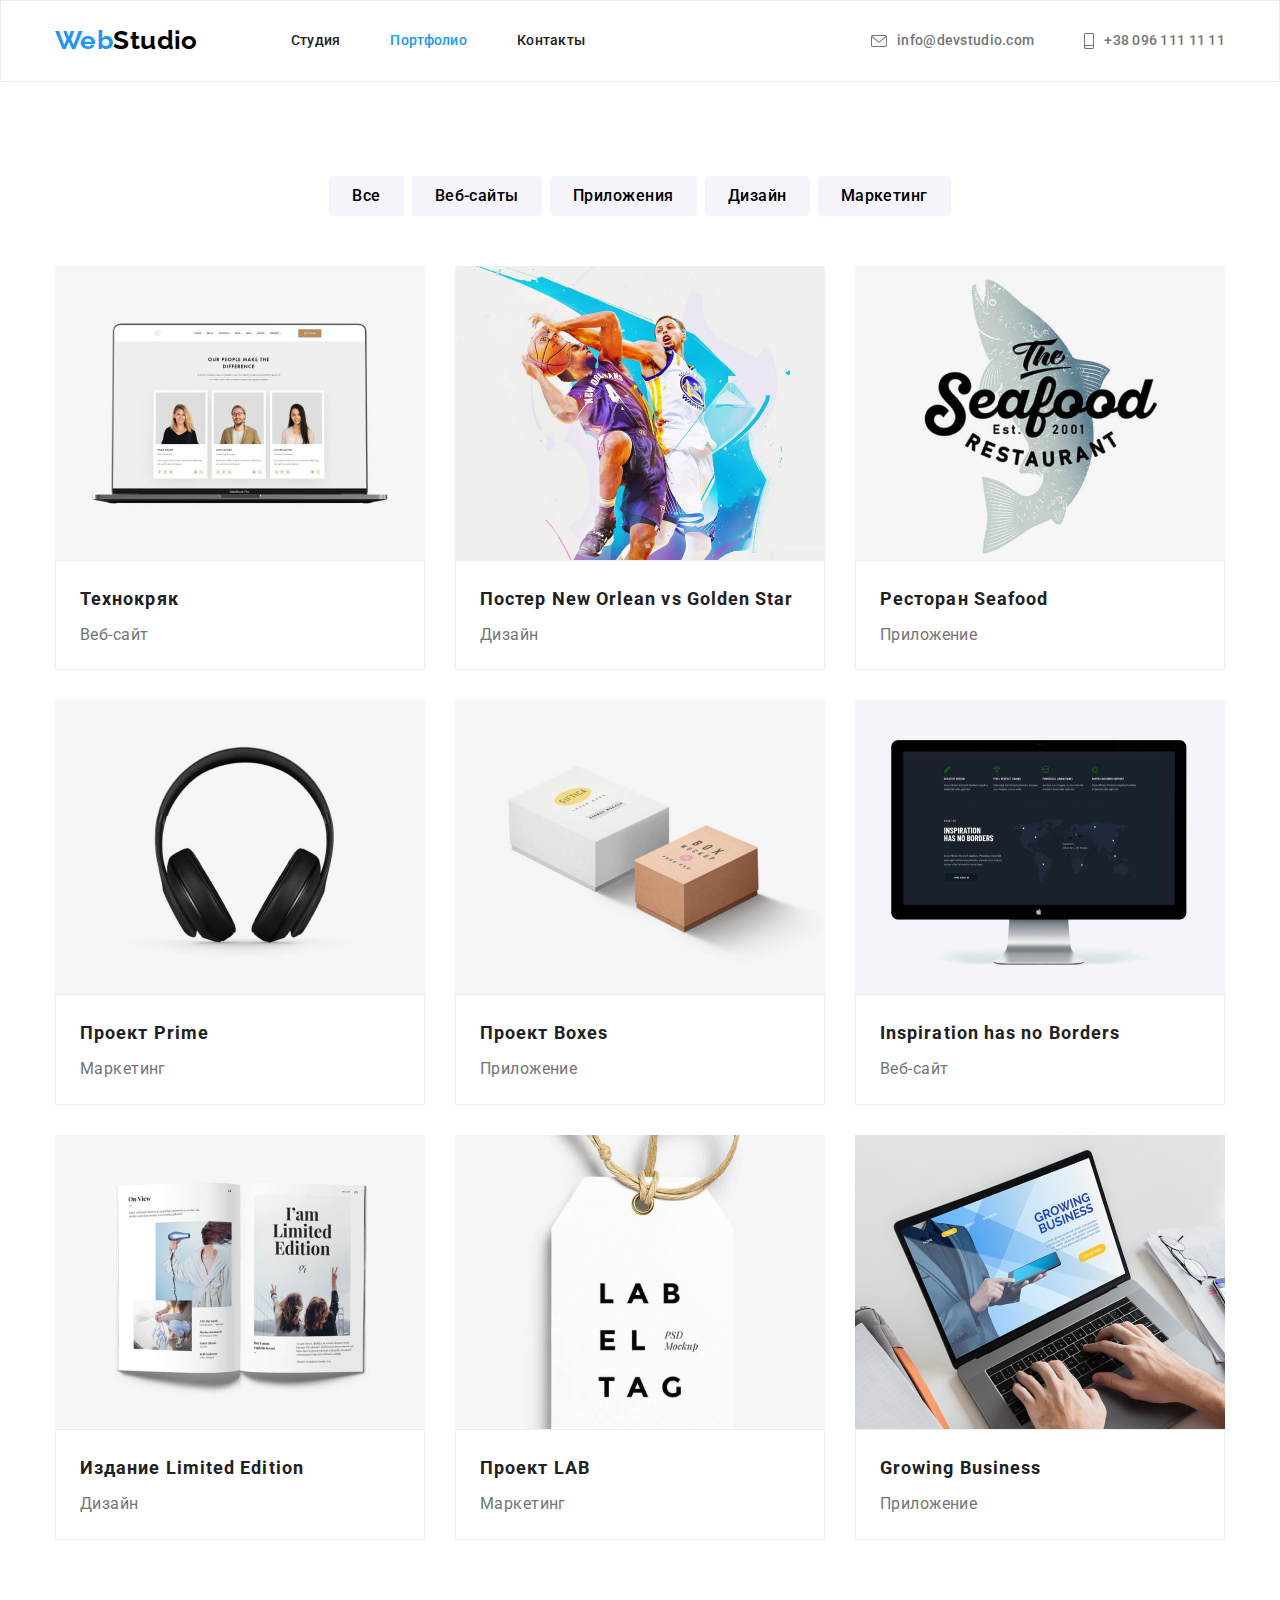
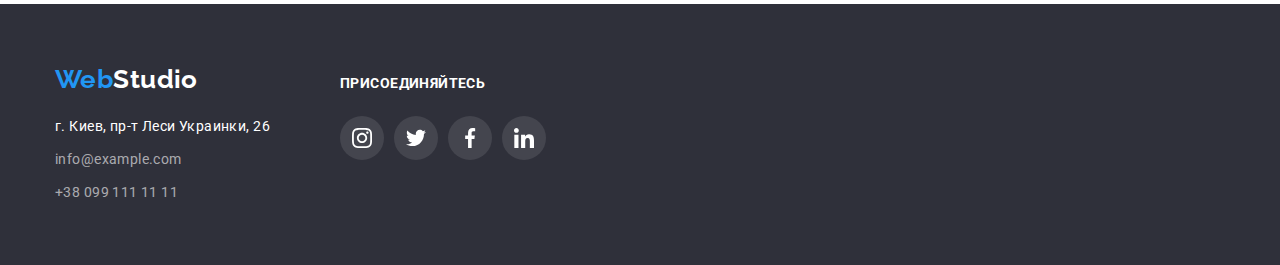
==== portfolio.html @ c538192f "файлы" ====
<!DOCTYPE html>
<html lang="en">

<head>
  <meta charset="UTF-8" />
  <meta name="viewport" content="width=device-width, initial-scale=1.0" />
  <title>Document</title>
  <link href="https://fonts.googleapis.com/css2?family=Raleway:wght@700&family=Roboto:wght@400;500;700;900&display=swap" rel="stylesheet">
  <link rel="stylesheet" href="https://cdnjs.cloudflare.com/ajax/libs/modern-normalize/1.1.0/modern-normalize.min.css">
  <link rel="stylesheet" href="css/styles.css">
</head>

<body>
  <!-- Шапка сайта -->
  <header class="page-header">
    <div class="container">
    <nav class=" main-nav">
      <a href="./index.html" class=" logo "> <span class="color-logo">Web</span>Studio</a>
      <ul class="site-nav list">
        <li class="item"><a href="./index.html" class="link" >Студия</a></li>
        <li class="item"><a href="./portfolio.html" class="link current" >Портфолио</a></li>
        <li class="item"><a href="" class="link" >Контакты</a></li>
      </ul>

      <ul class="site-nav-contact list">
        <li class="item-nav">
          <a href="mailto:info@devstudio.com" class="site-nav-item">
            <svg class="icon-envel">
              <use href="./images/symbol-defs.svg#envelope"></use>
            </svg>info@devstudio.com
          </a>
        </li>
      
      
        <li class="item-nav">
          <a href="tel:+380961111111" class="site-nav-item">
            <svg class="icon-phone">
              <use href="./images/symbol-defs.svg#smartphone"></use>
            </svg>+38 096 111 11 11
          </a>
        </li>
      </ul>
  </div>
  </header>


  <!-- Виды услуг -->
  <section class="section-portfolio">
    <div class="container">
      <h1>
     <ul class="button-type">
        <li class="item"><button type="button" class="button-portfolio"> Все</button> </li> 
        <li class="item"><button type="button" class="button-portfolio"> Веб-сайты</button></li>  
        <li class="item"><button type="button" class="button-portfolio"> Приложения </button></li>  
        <li class="item"><button type="button" class="button-portfolio"> Дизайн </button> </li> 
        <li class="item"><button type="button" class="button-portfolio"> Маркетинг </button></li> 
     </ul>
    </h1>

  <!-- Изображение примеров -->
     <ul class="photo-portfolio-flex">
        <li class="photo-portfolio"> 
          <a href="" class="photo-decoration">
            <img src="./images/project1.jpg" alt="Технокряк" width="370">
              <div class="content-size">
            <h2 class="content-header">Технокряк</h2>
            <p class="second-content-header">Веб-сайт</p>
            </div>
          </a>
        </li>

        <li class="photo-portfolio"> 
          <a href="" class="photo-decoration"><img src="./images/project2.jpg" alt="Постер New Orlean vs Golden Star" width="370">
            <div class="content-size">
          <h2 class="content-header">Постер New Orlean vs Golden Star</h2>
          <p class="second-content-header">Дизайн</p>
          </div>
        </a>
        </li>

        <li class="photo-portfolio"> 
          <a href="" class="photo-decoration"><img src="./images/project3.jpg" alt="Ресторан Seafood" width="370">
            <div class="content-size">
          <h2 class="content-header">Ресторан Seafood</h2>
          <p class="second-content-header">Приложение</p>
          </div>
        </li>

        <li class="photo-portfolio"> 
          <a href="" class="photo-decoration"><img src="./images/project4.jpg" alt="Проект Prime" width="370">
            <div class="content-size">
          <h2 class="content-header">Проект Prime</h2>
          <p class="second-content-header">Маркетинг</p>
          </div>
        </a>
        </li>
        
        <li class="photo-portfolio"> 
          <a href="" class="photo-decoration"><img src="./images/project5.jpg" alt="Проект Boxes" width="370">
            <div class="content-size">
          <h2 class="content-header">Проект Boxes</h2>
          <p class="second-content-header">Приложение</p>
          </div>
        </a>
        </li>

        <li class="photo-portfolio" > 
          <a href="" class="photo-decoration"> <img src="./images/project6.jpg" alt="Inspiration has no Borders" width="370">
            <div class="content-size">
          <h2 class="content-header">Inspiration has no Borders</h2>
          <p class="second-content-header">Веб-сайт</p>
            </div>
        </a>
        </li>

        <li class="photo-portfolio"> 
          <a href="" class="photo-decoration"><img src="./images/project7.jpg" alt="Издание Limited Edition" width="370">
            <div class="content-size">
          <h2 class="content-header">Издание Limited Edition</h2>
          <p class="second-content-header">Дизайн</p>
          </div>
        </a>
        </li>

        <li class="photo-portfolio">
           <a href="" class="photo-decoration"><img src="./images/project8.jpg" alt="Проект LAB" width="370">
            <div class="content-size">
          <h2 class="content-header">Проект LAB</h2>
          <p class="second-content-header">Маркетинг</p>
          </div>
        </a>
        </li>

        <li class="photo-portfolio"> 
          <a href="" class="photo-decoration"><img src="./images/project9.jpg" alt="Growing Business" width="370">
            <div class="content-size">
          <h2 class="content-header">Growing Business</h2>
          <p class="second-content-header">Приложение</p>
          </div>
        </a>
        </li>
         </ul>
    
     </div>                                                   
      
      
  </section>



  <!-- Футер -->
  
  <footer class="footer-section">
    <div class="container footer-container">
      <h3></h3>
      <div class="footer-items">
        <a href="./index.html" class="logo-footer"> <span class="color-logo">Web</span><span
            class="color-logo-footer">Studio</span> </a>
        <address class="address-section">г. Киев, пр-т Леси Украинки, 26</address>
        <ul class="contact-flex">
          <li class="contact-item">
            <a href="mailto:info@example.com" class="contact-footer">info@example.com</a>
          </li>
          <li class="contact-item">
            <a href="tel:+380991111111" class="contact-footer">+38 099 111 11 11</a>
          </li>
        </ul>
      </div>
  
      <div class="footer-networks">
        <h3 class="footer-title">присоединяйтесь</h3>
        <ul class="footer-list list">
          <li class="footer-item">
            <a href="" class="join-social-link">
              <svg class="join-social-link-icon">
                <use href="./images/symbol-defs.svg#instagram">
                </use>
              </svg>
            </a>
          </li>
          <li class="footer-item">
            <a href="" class="join-social-link">
              <svg class="join-social-link-icon">
                <use href="./images/symbol-defs.svg#twitter">
                </use>
              </svg>
            </a>
          </li>
          <li class="footer-item">
            <a href="" class="join-social-link">
              <svg class="join-social-link-icon">
                <use href="./images/symbol-defs.svg#facebook">
                </use>
              </svg>
            </a>
          </li>
          <li class="footer-item">
            <a href="" class="join-social-link">
              <svg class="join-social-link-icon">
                <use href="./images/symbol-defs.svg#linkedin">
                </use>
              </svg>
            </a>
          </li>
        </ul>
      </div>
  
  
    </div>
  
  </footer>
      
</body>
---- css/styles.css ----
*,
*::before,
*::after {
  box-sizing: border-box;
}

:root{
--primary-text-color:#212121;
--title-text-color: #757575 ;
--accent-color: #2196F3;
--background-color-1: #2F303A;
--background-color-2: #FFFFFF;
--icon-social-color: #AFB1B8;
--join-social-color: rgba(255, 255, 255, 0.1);
}

body{
    background-color:var(--background-color-2);
    color: var(--primary-text-color) ;
    font-family: Roboto , sans-serif;
    font-size: 14px;
    line-height: 1.71;
    letter-spacing: 0.03em;
}

.list{
    list-style: none;
    padding: 0;
    margin: 0;
}
img{
    max-width: 100%;
    display: block;
    height: auto;
}
.page-header{
    background-color: #FFFFFF;
    border: 1px solid #ECECEC;
}
p, h1, h2, h3, h4, h5, h6 {
    margin: 0;
}
svg:not(:root){
    overflow: hidden;
}
    


/* main nav  */
.main-nav{
    display: flex;
    align-items: center;
}

.container{
    padding: 0 15px;
    width: 1200px;
    margin-left: auto;
    margin-right: auto;
}


/* logo section */
.logo{
padding-top: 24px;
padding-bottom: 25px;
font-family: Raleway,sans-serif;
font-weight: 700; 
font-size: 26px;
line-height: 1.19;
text-decoration: none;
color: #000;

}
.color-logo{
    color: var(--accent-color);
}
.color-logo-2{
    color: #000;
}
.color-logo-footer{
    color: #FFFFFF;
}



/* site-nav section */
.site-nav{
    display: flex;
    margin-left: 93px;
}

.site-nav .link{
    display: block;
    padding-top: 32px;
    padding-bottom: 32px;
    

    color:var(--primary-text-color);
    font-weight: 500; 
    font-size: 14px;
    line-height: 1.14;
    text-decoration: none;
    letter-spacing: 0.02em;

}

.site-nav-contact, .site-nav-item{
    display: flex;
    margin-left: auto;
    color: #757575;
    font-size:14px;
    font-weight: 500;
    line-height: 1.14;
    text-decoration: none;
    letter-spacing: 0.02em;
    align-items: center;
}

.icon-phone{
    width: 10px;
    height: 16px;
    fill: #757575;
    margin-right: 10px;
}
.site-nav-item:hover,
.site-nav-item:focus{
    color: var(--accent-color);
}
.site-nav-item:hover .icon-phone,
.site-nav-item:focus .icon-phone{
    fill: var(--accent-color);
}

.icon-envel{
    width: 16px; 
    height: 12px;
    fill: #757575;
    margin-right: 10px;
}

.site-nav-item:hover .icon-envel,
.site-nav-item:focus .icon-envel{
    fill: var(--accent-color);
}

.site-nav .item +.item{
    margin-left: 50px;
}


.site-nav-contact .item-nav + .item-nav{
    margin-left: 50px;
}

.site-nav .link:hover, 
.site-nav .link:focus,
.site-nav-contact:hover,
.site-nav-contact:focus{
   color: var(--accent-color); 
   font-style: 500;
   font-size: 14px;
   line-height: 1.14;
}

 .link.current {
    color: var(--accent-color);
}


/* Hero section */
.hero{ 
    
    background-color:var(--background-color-1);        
    text-align:Center; 

    padding-top: 200px;
    padding-bottom: 200px;
    margin-left: auto;
    margin-right: auto;
    max-width: 1600px;
    height: 600px;

    background-image: linear-gradient(to right, rgba(47, 48, 58, 0.4), rgba(47, 48, 58, 0.4)), 
    url(../images/background-hero.jpg);
    background-repeat: no-repeat;
    background-size: cover;
    background-position: center;
 
}

.hero-text{
    margin-top: 0px;
    margin-bottom: 30px; 

    color:#FFFFFF;
    font-weight: 900;
    font-size: 44px;
    line-height: 1.36;   
    letter-spacing: 0.06em;
  

}
/* button section */
.button{
    border-radius: 4px;
    padding: 10px 32px;
    border: 1px solid transparent;

    min-width: 200px;
    font-family: Roboto,sans-serif;
    font-weight: 500;
    background-color: #2196F3;
    color: #FFFFFF;
    font-size: 16px;
    line-height: 1.8;
    letter-spacing: 0.06em;
    text-align: center;
    
    
}
/* features section */
.features-section{
    padding-top: 94px;
}
    .features{
        display: flex;
    }

    .features, .features-item + .features-item{
        margin-left: 30px;

    }

    .features-item{
    width: 270px;
}
.features-icons{
    display: flex;
    background-color: #f5f4fa;
    height: 120px;
    align-items: center;
    justify-content: center;
    margin-bottom: 30px;

}



.features, .title{
    margin-top: 0;
    margin-left: 0;
    margin-bottom: 10px;

    color:var(--primary-text-color);  
    font-size: 14px;
    line-height: 1.14;
    list-style: none;  
}
.second-text-title{
    margin-top: 0;
    margin-bottom: 0;
    color: var(--title-text-color);
    font-weight: 400;
    font-size: 14px;
    line-height: 1.71;
    
}

/* Чем мы занимаемся section  */
.our-job-section{
    padding-top: 94px;
    padding-bottom: 94px;
}
.our-job{
    
    padding-bottom: 50px;

    font-weight: 700;
    font-size: 36px;
    line-height: 1.16;
    text-align: Center;
    list-style: none;
    
}
.photo-job{
    margin-right: 30px;
    
}
.our-job-flex{
    display: flex;
    flex-wrap: wrap;
    margin-right: -30px;
   
}

/* team section */
.team-section-bg-color-outside{
    background-color: #F5F4FA;
    padding-top: 94px;
}
.team-section-bg-color{
    padding-bottom: 94px;

    background-color: #F5F4FA; 
}
.team-title{ 
    
    padding-bottom: 50px;
    
    font-weight: 700;
    font-size: 36px;
    line-height: 1.17;
    text-align: Center;
    list-style: none;
     
}


.photo-team{
    display: flex;
    flex-wrap: wrap;
    justify-content: center;
    margin-right: -30px;
    
}
.photo{
    background: #FFFFFF;
    box-shadow: 0px 1px 3px rgba(0, 0, 0, 0.12), 0px 1px 1px rgba(0, 0, 0, 0.14), 0px 2px 1px rgba(0, 0, 0, 0.2);
    border-radius: 0px 0px 4px 4px;
    padding-left: 0px;
    padding-right: 0px;
    padding-top: 0px;
    margin-right: 30px;
    list-style: none;
    background-color: #FFFFFF;

    
}

.team-text-size{
    padding-top: 30px;
    padding-bottom: 30px;
}

.name-member-section{  
    
    margin-bottom: 10px;

    font-weight: 500;
    font-size: 16px;
    line-height: 1.17;  
    text-align: center;
}
.second-text-team{
    margin-top: 0;

    color: var(--title-text-color);
    font-weight: 400;
    font-size: 16px;
    line-height: 1.17;
    text-align: center;
    margin-bottom: 16px;
}

.member-network-list{
    display: flex;
    justify-content: center;
}

.member-network-item + .member-network-item{
    margin-left: 10px;
}
   .team-social-link{
    width: 44px;
    height: 44px;
    border-radius: 50%;
    display: flex;
    align-items: center;
    justify-content: center;  
   } 
.team-social-link-icon{
    width: 20px;
    height: 20px;
    fill: var(--icon-social-color);
}



.team-social-link:hover .team-social-link-icon,
.team-social-link:focus .team-social-link-icon{
    fill: #FFFFFF;
}
.team-social-link:hover,
.team-social-link:focus{
    background-color: var(--accent-color);
}
/* Постоянные клиенты */

.client-section{
    padding-top: 94px;
    padding-bottom: 94px;
}

.client-title{
    font-family: Roboto;
    font-weight: 700;
    font-size: 36px;
    line-height: 1,17;
    text-align: center;
    letter-spacing: 0.03em;

    margin-top: 0;
    margin-bottom: 50px;
}

.client-list{
    display: flex;
    justify-content: center;
}
    

.client-item{
    width: 170px;
    height: 92px;
}

 .client-item:not(:last-child){
    margin-right: 30px;
}

.client-link{
    display: flex;
    align-items: center;
    justify-content: center;
    border: 1px solid var(--icon-social-color);
    border-radius: 4px;
    width: 100%;
    height: 100%;
    padding: 16px 32px;
}
.client-icon-link{
    fill: var(--icon-social-color);
}    

.client-link:hover .client-icon-link,
.client-link:focus .client-icon-link{
    fill: var(--accent-color);
}
.client-link:hover,
.client-link:focus{
    border-color: var(--accent-color);
}
  

/* footer section */

.footer-section{
    background-color:var(--background-color-1);

    padding-bottom: 60px;
    padding-top: 60px;
    display: flex;
}

.footer-container{
    display: flex;
    align-items: baseline;
}

.footer-items{
    display: block;
    margin-right: 70px;
}

.logo-footer{
display: block;
margin-bottom: 20px;
font-family: Raleway,sans-serif;
font-weight: 700; 
font-size: 26px;
line-height: 1.19;
text-decoration: none;
padding: 0;

}

.address-section{
    color: #FFFFFF;
    text-decoration: none;
    font-weight: 400;
    font-style: normal;
    font-size: 14px;
    line-height: 1,71;
    margin-bottom: 9px
}


/* Contact footer */
.contact-flex{
    display: inline;
}
.contact-footer{
    color: #FFFFFF99;
    text-decoration: none;   
    font-weight: 400; 
    font-size: 14px;
    line-height: 1,71;  
}

.contact-footer:hover,
.contact-footer:focus{
    color: var(--accent-color);
}

.contact-item:not(:last-child){
    margin-bottom: 9px;
}
    
.footer-networks{
    display: block;
    justify-content: center;
    align-items: center;
    align-content: center;
}
   .footer-title{
    color: #ffffff;
    text-transform: uppercase;

    font-family: Roboto,sans-serif;
    font-weight: 700;
    font-size: 14px;
    line-height: 1,14;
    letter-spacing: 0.03em;
    text-transform: uppercase;
    margin-bottom: 20px;

   } 

   .footer-list{
    display: flex;
    justify-content: center;
   }

   
   .footer-list .footer-item:not(:last-child){
       margin-right: 10px;
   }

.join-social-link{
    background-color: var(--join-social-color);
    align-items: center;

    width: 44px;
    height: 44px;
    border-radius: 50%;
    display: flex;
    justify-content: center;
}


.join-social-link-icon{
    fill: #ffffff;
    width: 20px;
    height: 20px;
    
}

.join-social-link-icon{
    fill: #fff;
}

.join-social-link:hover,
.join-social-link:focus{
    background-color: var(--accent-color);
}















/* Porfolio */
.section-portfolio{
    padding-top: 94px;
    padding-bottom: 94px;
}

/* button section */
.button-type-flex{
    align-items: center;
}

ul{
    margin: 0;
    padding: 0;
    list-style: none;
}

.button-type{
    display: flex;
    padding: 0px;
    margin-bottom: 50px;
    font-family: Roboto,sans-serif;
    font-weight: 500;
    font-size: 16px;
    line-height: 1.6;
    text-align: center;
    list-style: none;
    justify-content: center;
}
.button-portfolio{
    padding: 6px 22px;
    text-align: center;
    border: 1px solid transparent;
    border-radius: 4px;

    background-color: #F5F4FA; 
    font-family: Roboto,sans-serif;
    font-weight: 500;
    font-size: 16px;
    line-height: 1.6;
    letter-spacing: 0.03em;
}



.button-type .item + .item{
    margin-left: 8px;
}

.button-portfolio:hover,
.button-portfolio:focus{
    color:#FFFFFF;
    background-color: var(--accent-color);
}
/* Content section */
.photo-portfolio-flex{ 
    padding: 0; 
    display: flex;
    flex-wrap: wrap; 
    margin-right: -30px;
    margin-bottom: -30px;
}

.photo-portfolio{
    margin-bottom: 30px;
    margin-right: 30px;
    
}
 
.photo-portfolio:nth-last-child(-n + 3){
    margin-bottom: 0;
}

.photo-portfolio:hover,
.photo-portfolio:focus{
    filter: drop-shadow(0px 4px 4px rgba(0, 0, 0, 0.25)); 
}
   

.photo-decoration{
    text-decoration: none;
}


.content-size{
    background: #FFFFFF;
    border: 1px solid #EEEEEE;
    box-sizing: border-box;

    padding-top: 20px;
    padding-bottom: 20px;
    padding-left: 24px;
    padding-right: 24px;
}

    .content-header{
    margin-bottom: 4px;

    color: #212121;
    font-weight: 700;
    font-size: 18px;
    line-height: 2;
    letter-spacing: 0.06em;
    text-decoration: none;
    }
.second-content-header{
    margin-top: 0px;
    
    color: var(--title-text-color);
    font-weight: 400;
    font-size: 16px;
    line-height: 1.8;
      
}
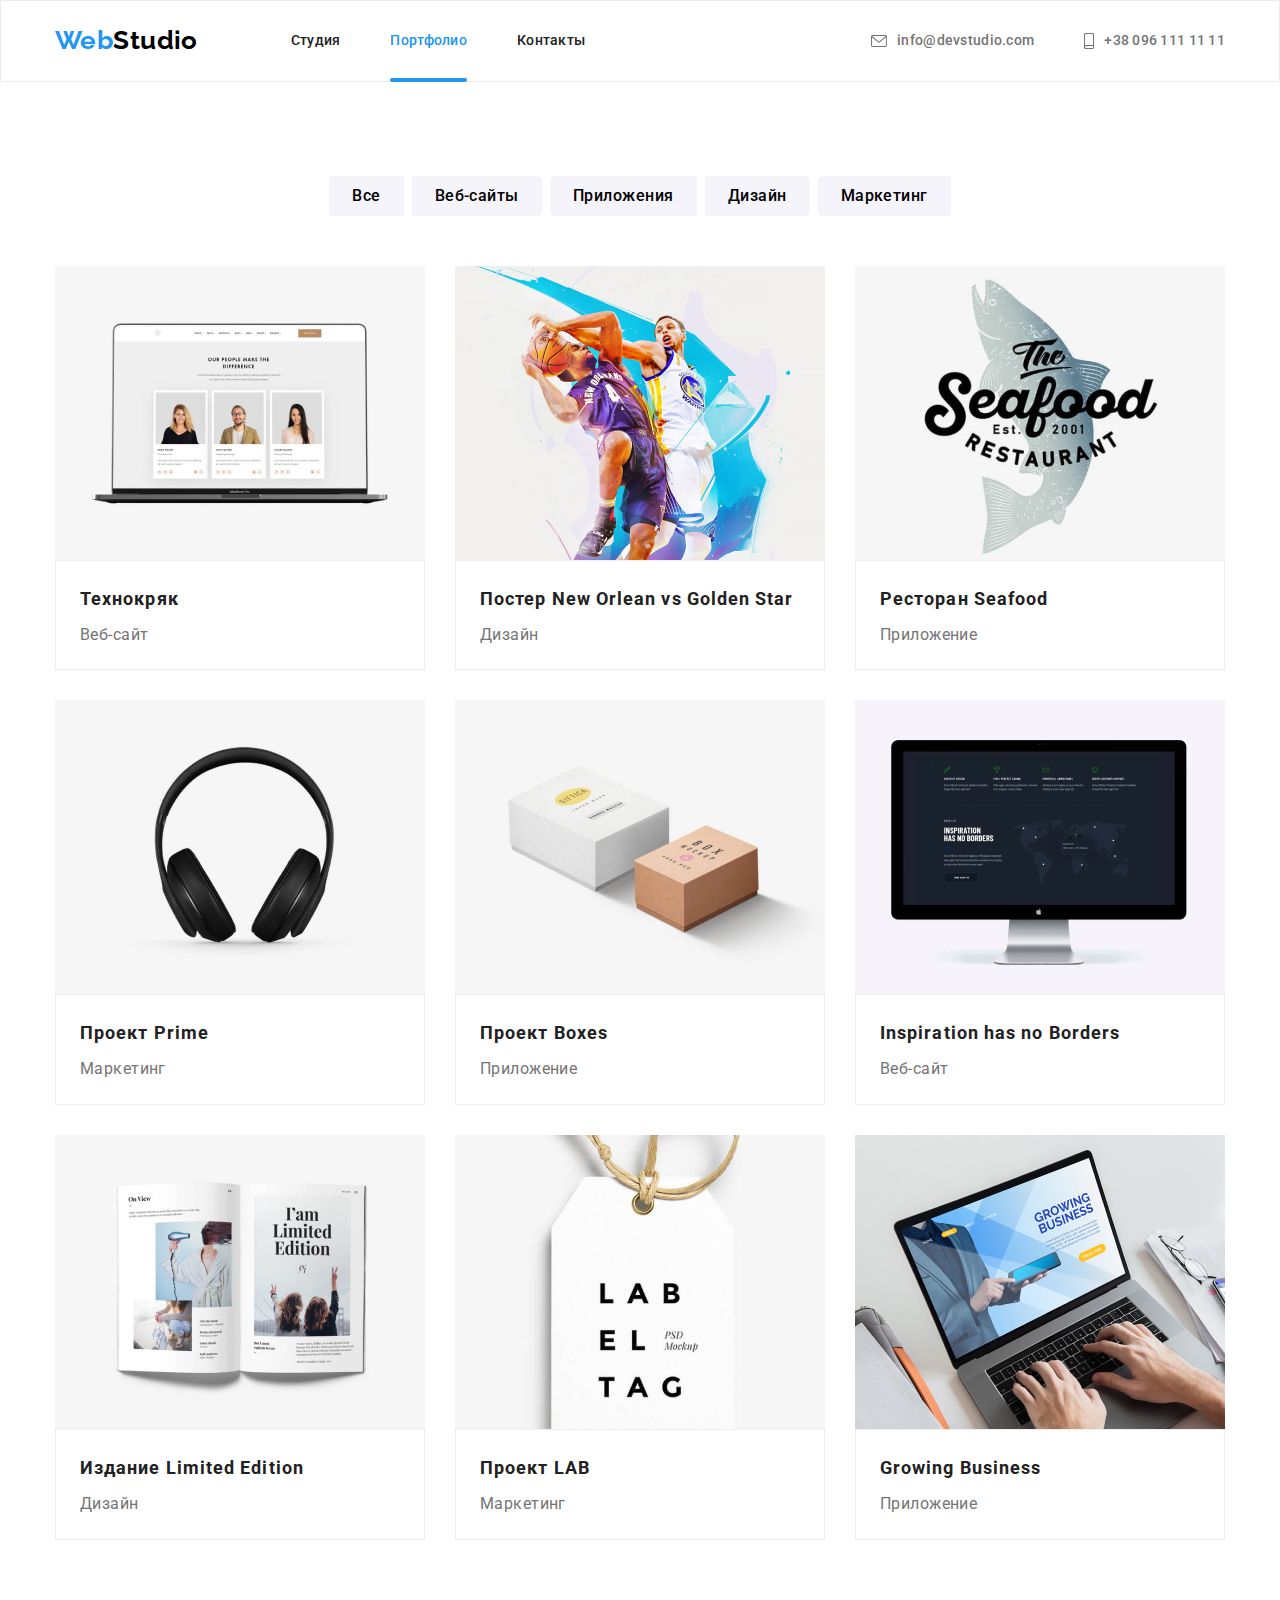
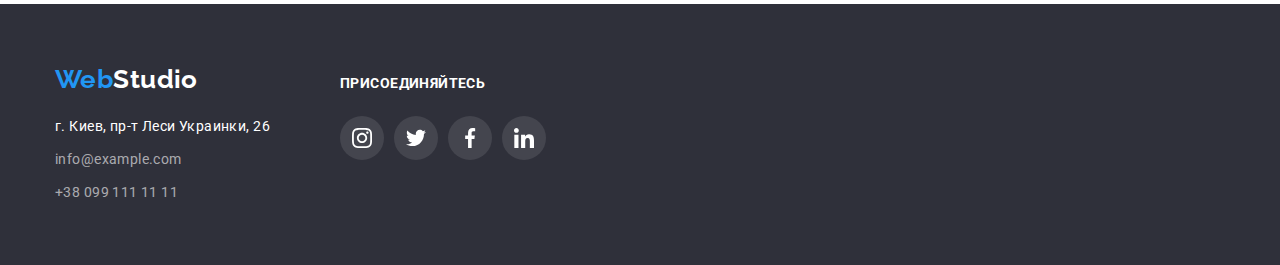
==== commit 7e67ce19: "первый вариант финального дз номер 5" ====
--- a/portfolio.html
+++ b/portfolio.html
@@ -61,8 +61,16 @@
   <!-- Изображение примеров -->
      <ul class="photo-portfolio-flex">
         <li class="photo-portfolio"> 
-          <a href="" class="photo-decoration">
+          
+          <a href="" class="photo-decoration">
+            <div class="portfolio-thumb">
+             
             <img src="./images/project1.jpg" alt="Технокряк" width="370">
+
+              <p class="portfolio-text">Технокряк это современная площадка распространения коронавируса. Компании используют эту платформу для цифрового
+              шпионажа и атак на защищённые сервера конкурентов.</p>
+            </div>
+
               <div class="content-size">
             <h2 class="content-header">Технокряк</h2>
             <p class="second-content-header">Веб-сайт</p>
@@ -71,7 +79,14 @@
         </li>
 
         <li class="photo-portfolio"> 
-          <a href="" class="photo-decoration"><img src="./images/project2.jpg" alt="Постер New Orlean vs Golden Star" width="370">
+          
+          <a href="" class="photo-decoration">
+            <div class="portfolio-thumb">
+            <img src="./images/project2.jpg" alt="Постер New Orlean vs Golden Star" width="370">
+            <p class="portfolio-text">Технокряк это современная площадка распространения коронавируса. Компании используют эту
+              платформу для цифрового
+              шпионажа и атак на защищённые сервера конкурентов.</p>
+              </div>
             <div class="content-size">
           <h2 class="content-header">Постер New Orlean vs Golden Star</h2>
           <p class="second-content-header">Дизайн</p>
@@ -80,7 +95,13 @@
         </li>
 
         <li class="photo-portfolio"> 
-          <a href="" class="photo-decoration"><img src="./images/project3.jpg" alt="Ресторан Seafood" width="370">
+          <a href="" class="photo-decoration">
+            <div class="portfolio-thumb">
+            <img src="./images/project3.jpg" alt="Ресторан Seafood" width="370">
+            <p class="portfolio-text">Технокряк это современная площадка распространения коронавируса. Компании используют эту
+              платформу для цифрового
+              шпионажа и атак на защищённые сервера конкурентов.</p>
+              </div>
             <div class="content-size">
           <h2 class="content-header">Ресторан Seafood</h2>
           <p class="second-content-header">Приложение</p>
@@ -88,7 +109,13 @@
         </li>
 
         <li class="photo-portfolio"> 
-          <a href="" class="photo-decoration"><img src="./images/project4.jpg" alt="Проект Prime" width="370">
+          <a href="" class="photo-decoration">
+            <div class="portfolio-thumb">
+            <img src="./images/project4.jpg" alt="Проект Prime" width="370">
+            <p class="portfolio-text">Технокряк это современная площадка распространения коронавируса. Компании используют эту
+              платформу для цифрового
+              шпионажа и атак на защищённые сервера конкурентов.</p>
+            </div>
             <div class="content-size">
           <h2 class="content-header">Проект Prime</h2>
           <p class="second-content-header">Маркетинг</p>
@@ -97,7 +124,13 @@
         </li>
         
         <li class="photo-portfolio"> 
-          <a href="" class="photo-decoration"><img src="./images/project5.jpg" alt="Проект Boxes" width="370">
+          <a href="" class="photo-decoration">
+            <div class="portfolio-thumb">
+            <img src="./images/project5.jpg" alt="Проект Boxes" width="370">
+            <p class="portfolio-text">Технокряк это современная площадка распространения коронавируса. Компании используют эту
+              платформу для цифрового
+              шпионажа и атак на защищённые сервера конкурентов.</p>
+              </div>
             <div class="content-size">
           <h2 class="content-header">Проект Boxes</h2>
           <p class="second-content-header">Приложение</p>
@@ -106,7 +139,13 @@
         </li>
 
         <li class="photo-portfolio" > 
-          <a href="" class="photo-decoration"> <img src="./images/project6.jpg" alt="Inspiration has no Borders" width="370">
+          <a href="" class="photo-decoration"> 
+            <div class="portfolio-thumb">
+            <img src="./images/project6.jpg" alt="Inspiration has no Borders" width="370">
+            <p class="portfolio-text">Технокряк это современная площадка распространения коронавируса. Компании используют эту
+              платформу для цифрового
+              шпионажа и атак на защищённые сервера конкурентов.</p>
+              </div>
             <div class="content-size">
           <h2 class="content-header">Inspiration has no Borders</h2>
           <p class="second-content-header">Веб-сайт</p>
@@ -115,7 +154,13 @@
         </li>
 
         <li class="photo-portfolio"> 
-          <a href="" class="photo-decoration"><img src="./images/project7.jpg" alt="Издание Limited Edition" width="370">
+          <a href="" class="photo-decoration">
+            <div class="portfolio-thumb">
+            <img src="./images/project7.jpg" alt="Издание Limited Edition" width="370">
+            <p class="portfolio-text">Технокряк это современная площадка распространения коронавируса. Компании используют эту
+              платформу для цифрового
+              шпионажа и атак на защищённые сервера конкурентов.</p>
+              </div>
             <div class="content-size">
           <h2 class="content-header">Издание Limited Edition</h2>
           <p class="second-content-header">Дизайн</p>
@@ -124,7 +169,13 @@
         </li>
 
         <li class="photo-portfolio">
-           <a href="" class="photo-decoration"><img src="./images/project8.jpg" alt="Проект LAB" width="370">
+           <a href="" class="photo-decoration">
+            <div class="portfolio-thumb">
+            <img src="./images/project8.jpg" alt="Проект LAB" width="370">
+            <p class="portfolio-text">Технокряк это современная площадка распространения коронавируса. Компании используют эту
+              платформу для цифрового
+              шпионажа и атак на защищённые сервера конкурентов.</p>
+              </div>
             <div class="content-size">
           <h2 class="content-header">Проект LAB</h2>
           <p class="second-content-header">Маркетинг</p>
@@ -133,7 +184,13 @@
         </li>
 
         <li class="photo-portfolio"> 
-          <a href="" class="photo-decoration"><img src="./images/project9.jpg" alt="Growing Business" width="370">
+          <a href="" class="photo-decoration">
+            <div class="portfolio-thumb">
+            <img src="./images/project9.jpg" alt="Growing Business" width="370">
+            <p class="portfolio-text">Технокряк это современная площадка распространения коронавируса. Компании используют эту
+              платформу для цифрового
+              шпионажа и атак на защищённые сервера конкурентов.</p>
+              </div>
             <div class="content-size">
           <h2 class="content-header">Growing Business</h2>
           <p class="second-content-header">Приложение</p>
--- a/css/styles.css
+++ b/css/styles.css
@@ -22,6 +22,7 @@
     font-size: 14px;
     line-height: 1.71;
     letter-spacing: 0.03em;
+    
 }
 
 .list{
@@ -35,8 +36,11 @@
     height: auto;
 }
 .page-header{
-    background-color: #FFFFFF;
+    background-color: #ffffff;
     border: 1px solid #ECECEC;
+    width: 100%;
+    top: 0;
+    left: 0;
 }
 p, h1, h2, h3, h4, h5, h6 {
     margin: 0;
@@ -92,6 +96,8 @@
 }
 
 .site-nav .link{
+    position: relative;
+
     display: block;
     padding-top: 32px;
     padding-bottom: 32px;
@@ -103,8 +109,34 @@
     line-height: 1.14;
     text-decoration: none;
     letter-spacing: 0.02em;
-
-}
+    
+    transition: color 250ms cubic-bezier(0.4, 0, 0.2, 1);
+}
+
+
+
+.item .link{
+    display: block;
+    transition: color 250ms cubic-bezier(0.4, 0, 0.2, 1);
+}
+
+.current{
+    color: var(--accent-color)
+}
+
+.current::after{
+    position: absolute;
+	display: block;
+	content:'';
+	width: 100%;
+	height: 4px;
+	left: 0;
+	bottom: -1px;
+	background: var(--accent-color);
+	border-radius: 2px;
+}
+
+	
 
 .site-nav-contact, .site-nav-item{
     display: flex;
@@ -116,7 +148,10 @@
     text-decoration: none;
     letter-spacing: 0.02em;
     align-items: center;
-}
+
+    transition: color 250ms cubic-bezier(0.4, 0, 0.2, 1);
+}
+
 
 .icon-phone{
     width: 10px;
@@ -169,6 +204,7 @@
 }
 
 
+
 /* Hero section */
 .hero{ 
     
@@ -202,8 +238,10 @@
   
 
 }
+
+
 /* button section */
-.button{
+.button-hero{
     border-radius: 4px;
     padding: 10px 32px;
     border: 1px solid transparent;
@@ -217,9 +255,70 @@
     line-height: 1.8;
     letter-spacing: 0.06em;
     text-align: center;
-    
-    
-}
+}
+
+/* Модальное окно */
+.backdrop{
+    position: fixed;
+    width: 100%;
+    height: 100%;
+    left: 0;
+    top: 0;
+    background-color: rgba(0, 0, 0, 0.2);
+    opacity: 1;
+    transition: opacity 250ms cubic-bezier(0.4, 0, 0.2, 1);
+}
+.backdrop.is-hidden{
+    opacity: 0;
+    pointer-events: none;
+}
+
+.backdrop.is-hidden .modal{
+    transform: translate(-50%, -50%) scale(0.9);
+}
+
+.modal{
+    position: absolute;
+
+    background-color: #FFFFFF;
+    width: 528px;
+    height: 581px;
+    
+    left: 50%;
+    top: 50%;
+    box-shadow: 0px 1px 3px rgba(0, 0, 0, 0.12), 0px 1px 1px rgba(0, 0, 0, 0.14), 0px 2px 1px rgba(0, 0, 0, 0.2);
+    border-radius: 4px;
+    
+    transform: translate(-50%, -50%) scale(1);
+    transition: tranform 250ms cubic-bezier(0.4, 0, 0.2, 1);
+}
+
+.close-button{
+    position: absolute;
+    display: flex;
+    justify-content: center;
+    align-items: center;
+    top: 8px;
+    right: 8px;
+    width: 30px;
+    height: 30px;
+    border-radius: 50px;
+    cursor: pointer;
+    background-color: var(--primary-background-color);
+    border: 1px solid rgba(0, 0, 0, 0.1);
+    transition: fill 250ms cubic-bezier(0.4, 0, 0.2, 1);
+}
+/* .close-button-svg{
+    width: 11px;
+    height: 11px;
+} */
+.close-button:hover{
+    fill: var(--accent-color);
+}
+
+
+
+
 /* features section */
 .features-section{
     padding-top: 94px;
@@ -245,8 +344,6 @@
     margin-bottom: 30px;
 
 }
-
-
 
 .features, .title{
     margin-top: 0;
@@ -268,6 +365,8 @@
     
 }
 
+
+
 /* Чем мы занимаемся section  */
 .our-job-section{
     padding-top: 94px;
@@ -294,6 +393,33 @@
     margin-right: -30px;
    
 }
+
+.our-job-thumb{
+    position: relative;
+    z-index: -1;
+}
+
+.thumb-text{
+    display: flex;
+    position: absolute;
+    width: 100%;
+    height: 70px;
+    bottom: 0;
+    right: 0;
+    justify-content: center;
+    padding: 27px;
+    background: rgba(47, 48, 58, 0.8);
+} 
+.our-job-text{
+    color: #FFFFFF;
+    font-weight: 700;
+    font-size: 14px;
+    line-height: 1.4;
+    text-align: center;
+    letter-spacing: 0.03em;
+    text-transform: uppercase;
+}
+    
 
 /* team section */
 .team-section-bg-color-outside{
@@ -379,11 +505,14 @@
     display: flex;
     align-items: center;
     justify-content: center;  
+
+    transition: background 250ms cubic-bezier(0.4, 0, 0.2, 1);
    } 
 .team-social-link-icon{
     width: 20px;
     height: 20px;
     fill: var(--icon-social-color);
+    transition: fill 250ms cubic-bezier(0.4, 0, 0.2, 1); 
 }
 
 
@@ -439,9 +568,11 @@
     width: 100%;
     height: 100%;
     padding: 16px 32px;
+    transition: border 250ms cubic-bezier(0.4, 0, 0.2, 1)
 }
 .client-icon-link{
     fill: var(--icon-social-color);
+    transition: fill 250ms cubic-bezier(0.4, 0, 0.2, 1);
 }    
 
 .client-link:hover .client-icon-link,
@@ -507,6 +638,8 @@
     font-weight: 400; 
     font-size: 14px;
     line-height: 1,71;  
+
+    transition: color 250ms cubic-bezier(0.4, 0, 0.2, 1);
 }
 
 .contact-footer:hover,
@@ -557,6 +690,8 @@
     border-radius: 50%;
     display: flex;
     justify-content: center;
+
+    transition: background 250ms cubic-bezier(0.4, 0, 0.2, 1), color 250ms cubic-bezier(0.4, 0, 0.2, 1);
 }
 
 
@@ -618,6 +753,7 @@
     text-align: center;
     list-style: none;
     justify-content: center;
+    
 }
 .button-portfolio{
     padding: 6px 22px;
@@ -631,6 +767,7 @@
     font-size: 16px;
     line-height: 1.6;
     letter-spacing: 0.03em;
+    transition: background 250ms cubic-bezier(0.4, 0, 0.2, 1), color 250ms cubic-bezier(0.4, 0, 0.2, 1), box-shadow 250ms cubic-bezier(0.4, 0, 0.2, 1);
 }
 
 
@@ -644,6 +781,11 @@
     color:#FFFFFF;
     background-color: var(--accent-color);
 }
+
+
+
+
+
 /* Content section */
 .photo-portfolio-flex{ 
     padding: 0; 
@@ -656,7 +798,7 @@
 .photo-portfolio{
     margin-bottom: 30px;
     margin-right: 30px;
-    
+    /* overflow: hidden; */
 }
  
 .photo-portfolio:nth-last-child(-n + 3){
@@ -704,3 +846,42 @@
     line-height: 1.8;
       
 }
+
+.portfolio-thumb{
+    display: flex;
+    position: relative;
+    overflow: hidden;
+}
+
+
+ .portfolio-thumb::before{
+    content: '';
+    display: inline-block;
+    position: absolute;
+    width: 100%;
+    height: 100%;
+    transform: translateY(100%);
+    background-color: rgba(33, 150, 243, 0.9);
+    transition: transform 250ms cubic-bezier(0.4, 0, 0.2, 1);
+}
+.photo-portfolio:hover .portfolio-thumb::before{
+    transform: translateY(0);
+}
+
+
+.portfolio-text{
+    position: absolute;
+    width: 100%;
+    height: 100%;
+    bottom: 0;
+    padding: 63px 24px;
+    font-size: 18px;
+    line-height: 1.5;
+    color: #FFFFFF;
+    transform: translateY(100%);
+    transition: transform 250ms cubic-bezier(0.4, 0, 0.2, 1);
+}
+ .photo-portfolio .photo-decoration:hover .portfolio-text{
+    transform: translateY(0);
+}
+
